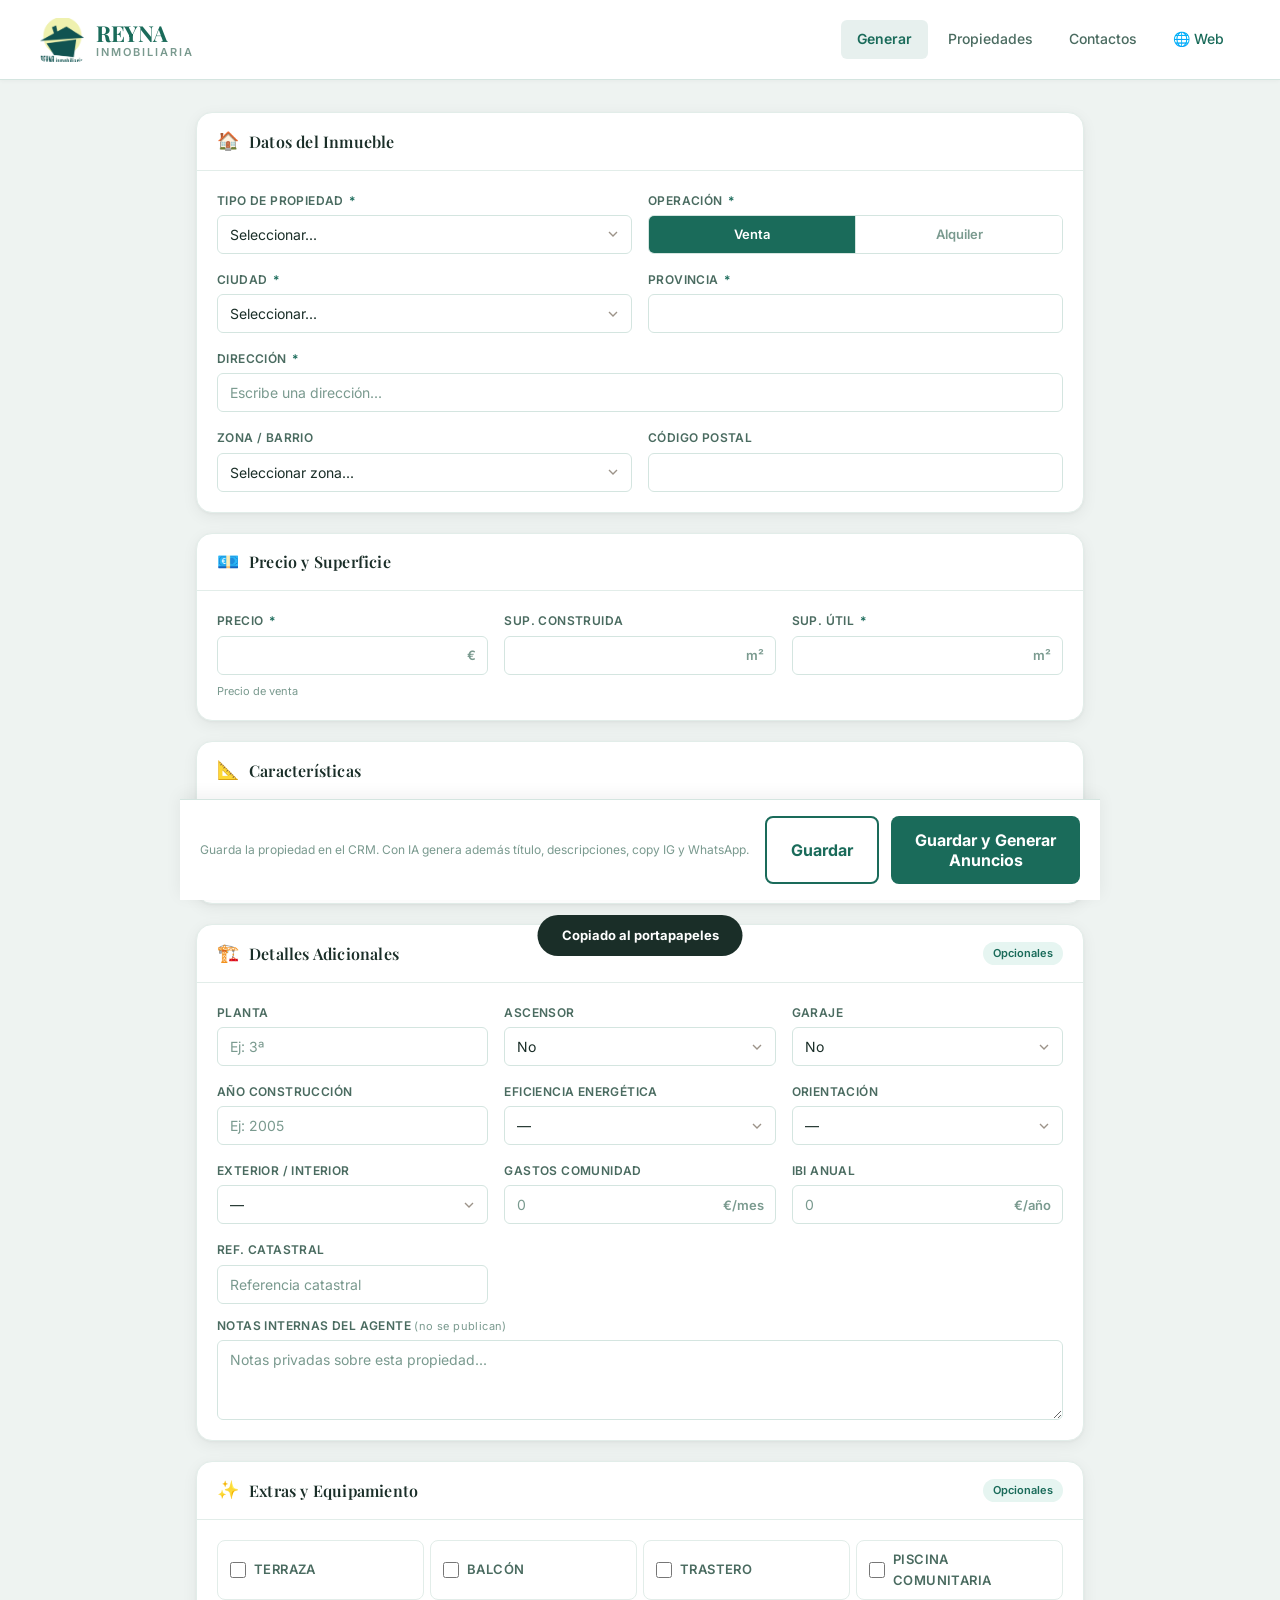
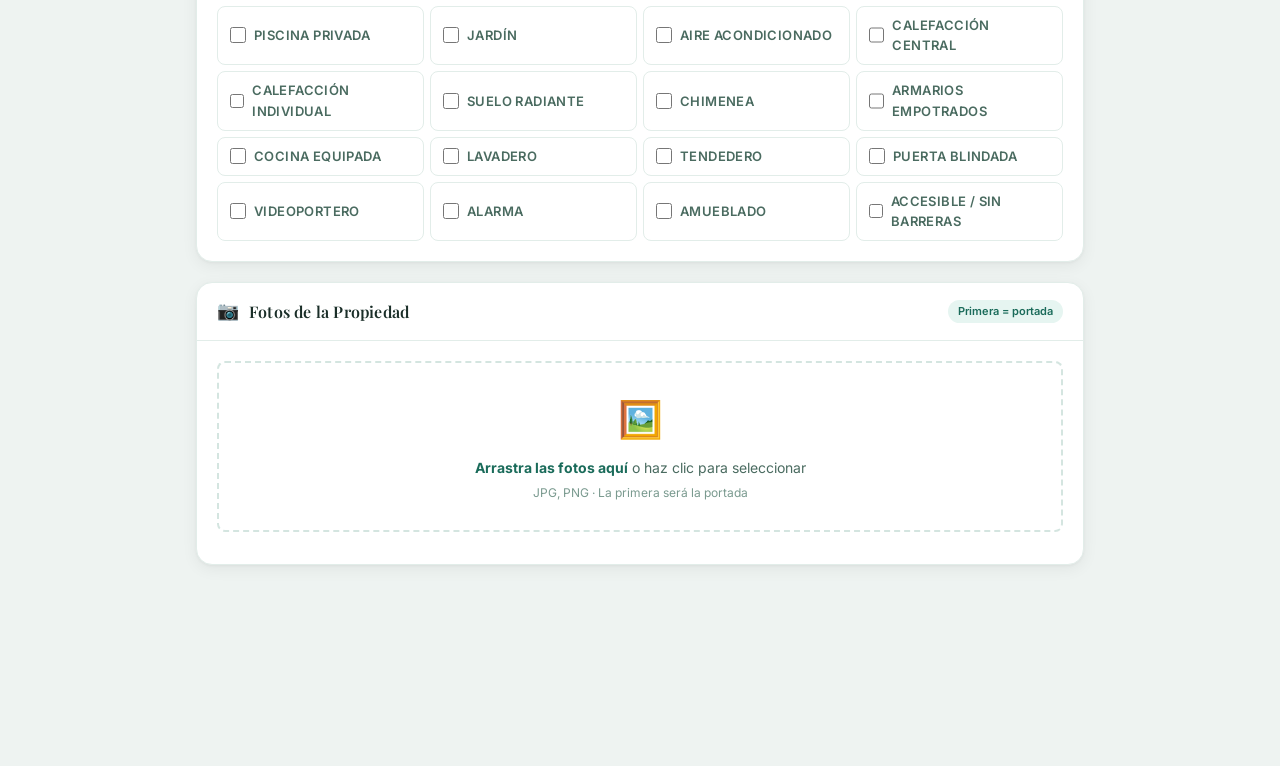
==== static/index.html @ fa32952f "Initial commit: FastAPI CRM + SQLite + OpenAI" ====
<!DOCTYPE html>
<html lang="es">
<head>
  <meta charset="UTF-8">
  <meta name="viewport" content="width=device-width, initial-scale=1.0">
  <title>Generador IA · Inmobiliaria Reyna</title>
  <link rel="preconnect" href="https://fonts.googleapis.com">
  <link rel="preconnect" href="https://fonts.gstatic.com" crossorigin>
  <link href="https://fonts.googleapis.com/css2?family=Inter:wght@400;500;600;700&family=Playfair+Display:wght@400;600;700&display=swap" rel="stylesheet">
  <link rel="stylesheet" href="/static/style.css">
  <link rel="icon" type="image/png" href="/static/logo-hq.png">
</head>
<body>

<header>
  <a href="/" class="header-logo">
    <img src="/static/logo-hq.png" alt="Reyna Inmobiliaria" class="header-logo-icon">
    <div class="header-logo-text">
      <span class="brand-name">REYNA</span>
      <span class="brand-sub">Inmobiliaria</span>
    </div>
  </a>
  <nav class="header-nav">
    <a href="/" class="active">Generar</a>
    <a href="/propiedades">Propiedades</a>
    <a href="/contactos">Contactos</a>
    <a href="/web" target="_blank" style="color:var(--accent)">🌐 Web</a>
  </nav>
</header>

<main>
  <form id="propertyForm" autocomplete="off">

    <!-- Datos basicos -->
    <div class="card">
      <div class="card-header">
        <span class="icon">🏠</span>
        <h2>Datos del Inmueble</h2>
      </div>
      <div class="card-body">
        <div class="grid-2">
          <div class="field">
            <label>Tipo de propiedad <span class="req">*</span></label>
            <select name="tipo_propiedad" required>
              <option value="">Seleccionar...</option>
              <option value="Piso">Piso</option>
              <option value="Apartamento">Apartamento</option>
              <option value="Casa / Chalet">Casa / Chalet</option>
              <option value="Ático">Ático</option>
              <option value="Dúplex">Dúplex</option>
              <option value="Estudio">Estudio</option>
              <option value="Finca">Finca</option>
              <option value="Local comercial">Local comercial</option>
              <option value="Terreno">Terreno</option>
            </select>
          </div>

          <div class="field">
            <label>Operación <span class="req">*</span></label>
            <div class="radio-group">
              <input type="radio" name="operacion" id="op-venta" value="Venta" checked>
              <label for="op-venta">Venta</label>
              <input type="radio" name="operacion" id="op-alquiler" value="Alquiler">
              <label for="op-alquiler">Alquiler</label>
            </div>
          </div>

          <div class="field">
            <label>Ciudad <span class="req">*</span></label>
            <select name="ciudad" id="ciudadSelect" required>
              <option value="">Seleccionar...</option>
              <option value="Zamora">Zamora</option>
              <option value="Benavente">Benavente</option>
              <option value="Toro">Toro</option>
              <option value="Puebla de Sanabria">Puebla de Sanabria</option>
              <option value="Morales del Vino">Morales del Vino</option>
              <option value="Villalpando">Villalpando</option>
              <option value="Fermoselle">Fermoselle</option>
              <option value="Corrales del Vino">Corrales del Vino</option>
              <option value="Fuentesaúco">Fuentesaúco</option>
              <option value="Bermillo de Sayago">Bermillo de Sayago</option>
            </select>
          </div>

          <div class="field">
            <label>Provincia <span class="req">*</span></label>
            <input type="text" name="provincia" required>
          </div>

          <div class="field field-full">
            <label>Dirección <span class="req">*</span> <span class="verified-badge" id="direccion-verified" style="display:none">Verificada</span></label>
            <div class="autocomplete-wrap">
              <input type="text" name="direccion" id="direccionInput" placeholder="Escribe una dirección..." autocomplete="off" required>
              <div class="autocomplete-dropdown" id="direccionDropdown"></div>
            </div>
            <input type="hidden" name="latitud" value="">
            <input type="hidden" name="longitud" value="">
          </div>

          <div class="field">
            <label>Zona / Barrio</label>
            <select name="zona" id="zonaSelect">
              <option value="">Seleccionar zona...</option>
            </select>
          </div>

          <div class="field">
            <label>Código Postal</label>
            <input type="text" name="codigo_postal" maxlength="5">
          </div>
        </div>
      </div>
    </div>

    <!-- Precio y superficie -->
    <div class="card">
      <div class="card-header">
        <span class="icon">💶</span>
        <h2>Precio y Superficie</h2>
      </div>
      <div class="card-body">
        <div class="grid-3">
          <div class="field">
            <label>Precio <span class="req">*</span></label>
            <div class="input-with-suffix">
              <input type="number" name="precio" min="0" required>
              <span class="input-suffix">€</span>
            </div>
            <span class="help" id="precio-hint">Precio de venta</span>
          </div>

          <div class="field">
            <label>Sup. construida</label>
            <div class="input-with-suffix">
              <input type="number" name="superficie_construida" min="0">
              <span class="input-suffix">m²</span>
            </div>
          </div>

          <div class="field">
            <label>Sup. útil <span class="req">*</span></label>
            <div class="input-with-suffix">
              <input type="number" name="superficie_util" min="1" required>
              <span class="input-suffix">m²</span>
            </div>
          </div>
        </div>
      </div>
    </div>

    <!-- Caracteristicas -->
    <div class="card">
      <div class="card-header">
        <span class="icon">📐</span>
        <h2>Características</h2>
      </div>
      <div class="card-body">
        <div class="grid-3">
          <div class="field">
            <label>Habitaciones <span class="req">*</span></label>
            <select name="habitaciones" required>
              <option value="">—</option>
              <option value="1">1</option>
              <option value="2">2</option>
              <option value="3">3</option>
              <option value="4">4</option>
              <option value="5">5</option>
            </select>
          </div>

          <div class="field">
            <label>Baños <span class="req">*</span></label>
            <select name="banos" required>
              <option value="">—</option>
              <option value="1">1</option>
              <option value="2">2</option>
              <option value="3">3</option>
            </select>
          </div>

          <div class="field">
            <label>Estado vivienda</label>
            <select name="estado_vivienda">
              <option value="">—</option>
              <option value="Obra nueva">Obra nueva</option>
              <option value="Buen estado">Buen estado</option>
              <option value="Reformado recientemente">Reformado</option>
              <option value="A reformar">A reformar</option>
            </select>
          </div>
        </div>
      </div>
    </div>

    <!-- Detalles adicionales -->
    <div class="card">
      <div class="card-header">
        <span class="icon">🏗️</span>
        <h2>Detalles Adicionales</h2>
        <span class="badge">Opcionales</span>
      </div>
      <div class="card-body">
        <div class="grid-3">
          <div class="field">
            <label>Planta</label>
            <input type="text" name="planta" placeholder="Ej: 3ª">
          </div>
          <div class="field">
            <label>Ascensor</label>
            <select name="ascensor">
              <option value="No">No</option>
              <option value="Sí">Sí</option>
            </select>
          </div>
          <div class="field">
            <label>Garaje</label>
            <select name="garaje" id="garajeSelect">
              <option value="No">No</option>
              <option value="Sí">Sí</option>
            </select>
          </div>
          <div class="field" id="garajeIncluidoField" style="display:none">
            <label>Precio garaje</label>
            <select name="garaje_incluido">
              <option value="">—</option>
              <option value="incluido">Incluido en precio</option>
              <option value="no_incluido">No incluido</option>
            </select>
          </div>
          <div class="field">
            <label>Año construcción</label>
            <input type="number" name="anio_construccion" placeholder="Ej: 2005" min="1900" max="2030">
          </div>
          <div class="field">
            <label>Eficiencia energética</label>
            <select name="eficiencia_energetica">
              <option value="">—</option>
              <option value="A">A</option>
              <option value="B">B</option>
              <option value="C">C</option>
              <option value="D">D</option>
              <option value="E">E</option>
              <option value="F">F</option>
              <option value="G">G</option>
              <option value="En trámite">En trámite</option>
            </select>
          </div>
          <div class="field">
            <label>Orientación</label>
            <select name="orientacion">
              <option value="">—</option>
              <option value="Norte">Norte</option>
              <option value="Sur">Sur</option>
              <option value="Este">Este</option>
              <option value="Oeste">Oeste</option>
              <option value="Noreste">Noreste</option>
              <option value="Noroeste">Noroeste</option>
              <option value="Sureste">Sureste</option>
              <option value="Suroeste">Suroeste</option>
            </select>
          </div>
          <div class="field">
            <label>Exterior / Interior</label>
            <select name="exterior_interior">
              <option value="">—</option>
              <option value="Exterior">Exterior</option>
              <option value="Interior">Interior</option>
            </select>
          </div>
          <div class="field">
            <label>Gastos comunidad</label>
            <div class="input-with-suffix">
              <input type="number" name="gastos_comunidad" placeholder="0" min="0">
              <span class="input-suffix">€/mes</span>
            </div>
          </div>
          <div class="field">
            <label>IBI anual</label>
            <div class="input-with-suffix">
              <input type="number" name="ibi" placeholder="0" min="0">
              <span class="input-suffix">€/año</span>
            </div>
          </div>
          <div class="field">
            <label>Ref. catastral</label>
            <input type="text" name="ref_catastral" placeholder="Referencia catastral">
          </div>
        </div>
        <div class="field" style="margin-top:12px">
          <label>Notas internas del agente <span class="opt">(no se publican)</span></label>
          <textarea name="descripcion_agente" rows="2" placeholder="Notas privadas sobre esta propiedad..."></textarea>
        </div>
      </div>
    </div>

    <!-- Extras y Equipamiento -->
    <div class="card">
      <div class="card-header">
        <span class="icon">✨</span>
        <h2>Extras y Equipamiento</h2>
        <span class="badge">Opcionales</span>
      </div>
      <div class="card-body">
        <div class="amenidades-grid">
          <label class="amenidad-item"><input type="checkbox" name="amenidad" value="Terraza"><span>Terraza</span></label>
          <label class="amenidad-item"><input type="checkbox" name="amenidad" value="Balcón"><span>Balcón</span></label>
          <label class="amenidad-item"><input type="checkbox" name="amenidad" value="Trastero"><span>Trastero</span></label>
          <label class="amenidad-item"><input type="checkbox" name="amenidad" value="Piscina comunitaria"><span>Piscina comunitaria</span></label>
          <label class="amenidad-item"><input type="checkbox" name="amenidad" value="Piscina privada"><span>Piscina privada</span></label>
          <label class="amenidad-item"><input type="checkbox" name="amenidad" value="Jardín"><span>Jardín</span></label>
          <label class="amenidad-item"><input type="checkbox" name="amenidad" value="Aire acondicionado"><span>Aire acondicionado</span></label>
          <label class="amenidad-item"><input type="checkbox" name="amenidad" value="Calefacción central"><span>Calefacción central</span></label>
          <label class="amenidad-item"><input type="checkbox" name="amenidad" value="Calefacción individual"><span>Calefacción individual</span></label>
          <label class="amenidad-item"><input type="checkbox" name="amenidad" value="Suelo radiante"><span>Suelo radiante</span></label>
          <label class="amenidad-item"><input type="checkbox" name="amenidad" value="Chimenea"><span>Chimenea</span></label>
          <label class="amenidad-item"><input type="checkbox" name="amenidad" value="Armarios empotrados"><span>Armarios empotrados</span></label>
          <label class="amenidad-item"><input type="checkbox" name="amenidad" value="Cocina equipada"><span>Cocina equipada</span></label>
          <label class="amenidad-item"><input type="checkbox" name="amenidad" value="Lavadero"><span>Lavadero</span></label>
          <label class="amenidad-item"><input type="checkbox" name="amenidad" value="Tendedero"><span>Tendedero</span></label>
          <label class="amenidad-item"><input type="checkbox" name="amenidad" value="Puerta blindada"><span>Puerta blindada</span></label>
          <label class="amenidad-item"><input type="checkbox" name="amenidad" value="Videoportero"><span>Videoportero</span></label>
          <label class="amenidad-item"><input type="checkbox" name="amenidad" value="Alarma"><span>Alarma</span></label>
          <label class="amenidad-item"><input type="checkbox" name="amenidad" value="Amueblado"><span>Amueblado</span></label>
          <label class="amenidad-item"><input type="checkbox" name="amenidad" value="Accesible / Sin barreras"><span>Accesible / Sin barreras</span></label>
        </div>
      </div>
    </div>

    <!-- Fotos -->
    <div class="card">
      <div class="card-header">
        <span class="icon">📷</span>
        <h2>Fotos de la Propiedad</h2>
        <span class="badge">Primera = portada</span>
      </div>
      <div class="card-body">
        <div class="upload-area" id="uploadArea">
          <input type="file" name="fotos" id="fotosInput" accept="image/*" multiple>
          <span class="upload-icon">🖼️</span>
          <p class="upload-text"><strong>Arrastra las fotos aquí</strong> o haz clic para seleccionar</p>
          <p class="upload-hint">JPG, PNG · La primera será la portada</p>
        </div>
        <div id="previewGrid" class="preview-grid"></div>
      </div>
    </div>

    <!-- Submit -->
    <div class="submit-wrap">
      <div class="submit-info">Guarda la propiedad en el CRM. Con IA genera además título, descripciones, copy IG y WhatsApp.</div>
      <div class="submit-buttons">
        <button type="button" class="btn-save-only" id="saveOnlyBtn">Guardar</button>
        <button type="submit" class="btn-generate" id="submitBtn">Guardar y Generar Anuncios</button>
      </div>
    </div>

  </form>

  <!-- Loading -->
  <div id="loading">
    <div class="spinner"></div>
    <div class="loading-text">Generando anuncios profesionales…</div>
    <div class="loading-sub">Analizando la propiedad</div>
  </div>

  <!-- Results -->
  <section id="results">
    <div class="results-header">
      <div>
        <h2>Anuncios generados</h2>
        <p>Listos para Idealista, Fotocasa, Habitaclia e Instagram · Puedes editar el texto antes de copiar</p>
      </div>
    </div>

    <div class="result-card" id="res-titulo">
      <div class="result-card-header">
        <div class="label"><span class="icon">🏷️</span> Título del anuncio</div>
        <button class="copy-btn" data-target="titulo-content">Copiar</button>
      </div>
      <textarea class="result-content result-editable" id="titulo-content" rows="2"></textarea>
      <div class="char-count" id="titulo-chars"></div>
    </div>

    <div class="result-card">
      <div class="result-card-header">
        <div class="label"><span class="icon">📄</span> Descripción corta · Idealista / Fotocasa</div>
        <button class="copy-btn" data-target="corta-content">Copiar</button>
      </div>
      <textarea class="result-content result-editable" id="corta-content" rows="8"></textarea>
      <div class="char-count" id="corta-chars"></div>
    </div>

    <div class="result-card">
      <div class="result-card-header">
        <div class="label"><span class="icon">📝</span> Descripción larga · Web / Lujo</div>
        <button class="copy-btn" data-target="larga-content">Copiar</button>
      </div>
      <textarea class="result-content result-editable" id="larga-content" rows="12"></textarea>
      <div class="char-count" id="larga-chars"></div>
    </div>

    <div class="result-card">
      <div class="result-card-header">
        <div class="label"><span class="icon">📸</span> Copy Instagram + Hashtags</div>
        <button class="copy-btn" data-target="ig-content">Copiar</button>
      </div>
      <textarea class="result-content result-editable" id="ig-content" rows="8"></textarea>
      <div class="char-count" id="ig-chars"></div>
    </div>

    <div class="result-card">
      <div class="result-card-header">
        <div class="label"><span class="icon">💬</span> Mensaje WhatsApp</div>
        <button class="copy-btn" data-target="wa-content">Copiar</button>
      </div>
      <textarea class="result-content result-editable" id="wa-content" rows="4"></textarea>
      <div class="char-count" id="wa-chars"></div>
    </div>

    <div class="actions-wrap">
      <button class="btn-save-only" id="saveEditedBtn">Guardar cambios</button>
      <button class="btn-copy-all" id="copy-all">Copiar todo</button>
      <a class="btn-cartel-link" id="btn-cartel" style="display:none" target="_blank">Ver Cartel A4</a>
      <button class="btn-regenerate" id="btn-regenerate">Volver al formulario</button>
    </div>
  </section>
</main>

<div id="toast">Copiado al portapapeles</div>

<script src="/static/shared.js"></script>
<script src="/static/app.js"></script>
</body>
</html>
---- static/style.css ----
/* ─── Reset & Variables ──────────────────────────── */
*, *::before, *::after { box-sizing: border-box; margin: 0; padding: 0; }

:root {
  --accent:       #1a6b5a;
  --accent-light: #2e9b89;
  --accent-pale:  #e6f5f1;
  --accent-dim:   rgba(26,107,90,.1);
  --bg:           #eef3f1;
  --card:         #ffffff;
  --surface:      #eef5f3;
  --border:       #d4e5e0;
  --border-light: #e2ede9;
  --text-primary: #1a2e28;
  --text-secondary: #4a6b60;
  --text-muted:   #7a9a8f;
  --white:        #ffffff;
  --red:          #c0392b;
  --green:        #27ae60;
  --font-heading: 'Playfair Display', Georgia, serif;
  --font-body:    'Inter', -apple-system, BlinkMacSystemFont, 'Segoe UI', sans-serif;
  --radius:       8px;
  --radius-lg:    16px;
  --shadow:       0 1px 3px rgba(0,0,0,.04), 0 4px 16px rgba(0,0,0,.06);
  --shadow-hover: 0 2px 8px rgba(0,0,0,.08), 0 8px 24px rgba(0,0,0,.1);
  --transition:   all .25s ease;
}

html { scroll-behavior: smooth; }

body {
  font-family: var(--font-body);
  background: var(--bg);
  color: var(--text-primary);
  font-size: 15px;
  line-height: 1.6;
  min-height: 100vh;
}

/* ─── Header ─────────────────────────────────────── */
header {
  background: var(--white);
  border-bottom: 1px solid var(--border);
  padding: 0 40px;
  display: flex;
  align-items: center;
  height: 80px;
  position: sticky;
  top: 0;
  z-index: 100;
  box-shadow: 0 1px 4px rgba(0,0,0,.04);
}

.header-logo {
  display: flex;
  align-items: center;
  gap: 12px;
  text-decoration: none;
  flex-shrink: 0;
}

.header-logo-icon {
  width: 44px;
  height: 44px;
  object-fit: cover;
  object-position: center 15%;
  border-radius: 6px;
}

.header-logo-text {
  display: flex;
  flex-direction: column;
  line-height: 1.1;
}

.header-logo-text .brand-name {
  font-family: var(--font-heading);
  font-size: 22px;
  font-weight: 700;
  color: var(--accent);
  letter-spacing: -.5px;
}

.header-logo-text .brand-sub {
  font-size: 11px;
  font-weight: 600;
  color: var(--text-muted);
  letter-spacing: 2px;
  text-transform: uppercase;
}

.header-nav {
  margin-left: auto;
  display: flex;
  gap: 4px;
}

.header-nav a {
  color: var(--text-secondary);
  text-decoration: none;
  font-size: 14px;
  font-weight: 500;
  padding: 8px 16px;
  border-radius: 6px;
  transition: var(--transition);
}

.header-nav a:hover { color: var(--accent); background: var(--accent-pale); }
.header-nav a.active { color: var(--accent); background: var(--accent-dim); font-weight: 600; }

/* ─── Layout ─────────────────────────────────────── */
main { max-width: 920px; margin: 0 auto; padding: 32px 16px 80px; }
.crm-main { max-width: 1200px; margin: 0 auto; padding: 32px 24px 80px; }

/* ─── Cards ──────────────────────────────────────── */
.card {
  background: var(--card);
  border-radius: var(--radius-lg);
  box-shadow: var(--shadow);
  margin-bottom: 20px;
  overflow: hidden;
  border: 1px solid var(--border-light);
}

.card-header {
  padding: 14px 20px;
  display: flex;
  align-items: center;
  gap: 10px;
  border-bottom: 1px solid var(--border-light);
}

.card-header .icon { font-size: 18px; }

.card-header h2 {
  font-family: var(--font-heading);
  font-size: 16px;
  font-weight: 600;
  color: var(--text-primary);
  letter-spacing: .2px;
}

.card-header .badge {
  margin-left: auto;
  background: var(--accent-pale);
  color: var(--accent);
  font-size: 11px;
  font-weight: 600;
  padding: 3px 10px;
  border-radius: 20px;
}

.card-body { padding: 20px; }

/* ─── Form Grids ─────────────────────────────────── */
.grid-2 { display: grid; grid-template-columns: 1fr 1fr; gap: 16px; }
.grid-3 { display: grid; grid-template-columns: 1fr 1fr 1fr; gap: 16px; }
.col-span-2 { grid-column: span 2; }
.field-full { grid-column: 1 / -1; }

@media (max-width: 640px) {
  .grid-2, .grid-3 { grid-template-columns: 1fr; }
  .col-span-2 { grid-column: span 1; }
}

/* ─── Address Autocomplete ──────────────────────── */
.autocomplete-wrap {
  position: relative;
}

.autocomplete-dropdown {
  display: none;
  position: absolute;
  top: 100%;
  left: 0;
  right: 0;
  z-index: 100;
  background: var(--white);
  border: 1px solid var(--border);
  border-top: none;
  border-radius: 0 0 var(--radius) var(--radius);
  box-shadow: 0 8px 24px rgba(0,0,0,.12);
  max-height: 260px;
  overflow-y: auto;
}

.autocomplete-dropdown.open { display: block; }

.autocomplete-item {
  padding: 10px 14px;
  font-size: 13px;
  color: var(--text-primary);
  cursor: pointer;
  border-bottom: 1px solid var(--border-light);
  transition: background .15s;
  line-height: 1.4;
}

.autocomplete-item:last-child { border-bottom: none; }
.autocomplete-item:hover,
.autocomplete-item.active {
  background: var(--accent-pale);
}

.autocomplete-item small {
  display: block;
  font-size: 11px;
  color: var(--text-muted);
  margin-top: 2px;
}

.autocomplete-loading {
  padding: 12px 14px;
  font-size: 12px;
  color: var(--text-muted);
  text-align: center;
}

.verified-badge {
  display: inline-block;
  font-size: 10px;
  font-weight: 700;
  padding: 2px 8px;
  border-radius: 10px;
  background: #27ae60;
  color: #fff;
  margin-left: 6px;
  vertical-align: middle;
  text-transform: uppercase;
  letter-spacing: .3px;
}

/* ─── Form Fields ────────────────────────────────── */
.field { display: flex; flex-direction: column; gap: 5px; }

label {
  font-size: 12px;
  font-weight: 600;
  color: var(--text-secondary);
  text-transform: uppercase;
  letter-spacing: .4px;
}

label .req { color: var(--accent); margin-left: 2px; }
label .opt { color: var(--text-muted); font-weight: 400; font-size: 11px; text-transform: none; }

input[type="text"],
input[type="number"],
input[type="email"],
input[type="tel"],
select,
textarea {
  border: 1px solid var(--border);
  border-radius: 6px;
  padding: 10px 12px;
  font-size: 14px;
  color: var(--text-primary);
  background: var(--white);
  transition: border-color .2s, box-shadow .2s;
  width: 100%;
  font-family: inherit;
}

input:focus, select:focus, textarea:focus {
  outline: none;
  border-color: var(--accent);
  box-shadow: 0 0 0 3px var(--accent-dim);
}

input::placeholder, textarea::placeholder { color: var(--text-muted); }
textarea { resize: vertical; min-height: 80px; }

select {
  cursor: pointer;
  appearance: none;
  background-image: url("data:image/svg+xml,%3Csvg xmlns='http://www.w3.org/2000/svg' width='16' height='16' viewBox='0 0 24 24' fill='none' stroke='%239c9389' stroke-width='2'%3E%3Cpolyline points='6 9 12 15 18 9'%3E%3C/polyline%3E%3C/svg%3E");
  background-repeat: no-repeat;
  background-position: right 10px center;
  padding-right: 36px;
}

/* ─── Radio Toggle ───────────────────────────────── */
.radio-group {
  display: flex;
  border-radius: 6px;
  overflow: hidden;
  border: 1px solid var(--border);
}

.radio-group input[type="radio"] { display: none; }

.radio-group label {
  flex: 1;
  text-align: center;
  padding: 8px 12px;
  cursor: pointer;
  font-size: 13px;
  font-weight: 600;
  text-transform: none;
  letter-spacing: 0;
  color: var(--text-muted);
  background: var(--white);
  border: none;
  transition: var(--transition);
  border-right: 1px solid var(--border);
}

.radio-group label:last-of-type { border-right: none; }

.radio-group input[type="radio"]:checked + label {
  background: var(--accent);
  color: var(--white);
}

/* ─── Input with suffix ──────────────────────────── */
.input-with-suffix {
  position: relative;
  display: flex;
  align-items: center;
}

.input-with-suffix input { padding-right: 48px; }

.input-suffix {
  position: absolute;
  right: 12px;
  font-size: 13px;
  font-weight: 600;
  color: var(--text-muted);
  pointer-events: none;
}

/* ─── File Upload ────────────────────────────────── */
.upload-area {
  border: 2px dashed var(--border);
  border-radius: var(--radius);
  padding: 28px;
  text-align: center;
  cursor: pointer;
  transition: var(--transition);
  position: relative;
}

.upload-area:hover, .upload-area.dragover {
  border-color: var(--accent);
  background: var(--accent-pale);
}

.upload-area input { display: none; }
.upload-icon { font-size: 36px; display: block; margin-bottom: 8px; }
.upload-text { font-size: 14px; color: var(--text-secondary); }
.upload-text strong { color: var(--accent); cursor: pointer; }
.upload-hint { font-size: 12px; color: var(--text-muted); margin-top: 4px; }

.preview-grid {
  display: grid;
  grid-template-columns: repeat(auto-fill, minmax(100px, 1fr));
  gap: 8px;
  margin-top: 12px;
}

.preview-img {
  width: 100%;
  aspect-ratio: 1;
  object-fit: cover;
  border-radius: 6px;
  border: 2px solid var(--border);
}

.preview-img.portada { border-color: var(--accent); }
.portada-badge {
  font-size: 10px;
  color: var(--accent);
  font-weight: 700;
  text-align: center;
  margin-top: 3px;
}

/* ─── Submit / Action Buttons ────────────────────── */
.submit-wrap {
  position: sticky;
  bottom: 0;
  background: var(--white);
  border-top: 1px solid var(--border);
  padding: 16px 20px;
  margin: 0 -16px;
  display: flex;
  align-items: center;
  gap: 16px;
  box-shadow: 0 -4px 16px rgba(0,0,0,.06);
}

.submit-buttons {
  display: flex;
  gap: 12px;
  flex: 1;
}

.btn-generate, .btn-save {
  flex: 1;
  background: var(--accent);
  color: var(--white);
  border: none;
  border-radius: var(--radius);
  padding: 14px 24px;
  font-size: 16px;
  font-weight: 700;
  cursor: pointer;
  display: flex;
  align-items: center;
  justify-content: center;
  gap: 8px;
  transition: var(--transition);
  font-family: inherit;
}

.btn-save-only {
  flex: 0 0 auto;
  background: var(--white);
  color: var(--accent);
  border: 2px solid var(--accent);
  border-radius: var(--radius);
  padding: 14px 24px;
  font-size: 16px;
  font-weight: 700;
  cursor: pointer;
  display: flex;
  align-items: center;
  justify-content: center;
  gap: 8px;
  transition: var(--transition);
  font-family: inherit;
}

.btn-save-only:hover { background: var(--accent-pale); }
.btn-save-only:active { transform: scale(.98); }
.btn-save-only:disabled { border-color: var(--text-muted); color: var(--text-muted); cursor: not-allowed; }

.btn-generate:hover, .btn-save:hover { background: var(--accent-light); }
.btn-generate:active, .btn-save:active { transform: scale(.98); }
.btn-generate:disabled, .btn-save:disabled { background: var(--text-muted); cursor: not-allowed; }

.submit-info { font-size: 12px; color: var(--text-muted); line-height: 1.4; }

/* ─── Loading Overlay ────────────────────────────── */
#loading {
  display: none;
  position: fixed;
  inset: 0;
  background: rgba(250,248,245,.92);
  z-index: 999;
  align-items: center;
  justify-content: center;
  flex-direction: column;
  gap: 16px;
}

.spinner {
  width: 48px;
  height: 48px;
  border: 3px solid var(--border);
  border-top-color: var(--accent);
  border-radius: 50%;
  animation: spin .8s linear infinite;
}

@keyframes spin { to { transform: rotate(360deg); } }

.loading-text { color: var(--text-primary); font-size: 16px; font-weight: 600; }
.loading-sub { color: var(--text-muted); font-size: 13px; }

/* ─── Results Section ────────────────────────────── */
#results { display: none; }

.results-header {
  background: var(--white);
  border: 1px solid var(--border-light);
  border-left: 4px solid var(--accent);
  padding: 24px 20px;
  border-radius: var(--radius);
  margin-bottom: 20px;
}

.results-header h2 {
  font-family: var(--font-heading);
  font-size: 22px;
  font-weight: 700;
  color: var(--text-primary);
}

.results-header p { font-size: 13px; color: var(--text-secondary); margin-top: 4px; }

.result-card {
  background: var(--white);
  border-radius: var(--radius-lg);
  box-shadow: var(--shadow);
  margin-bottom: 16px;
  overflow: hidden;
  border: 1px solid var(--border-light);
}

.result-card-header {
  padding: 12px 20px;
  display: flex;
  align-items: center;
  justify-content: space-between;
  border-bottom: 1px solid var(--border-light);
  background: var(--surface);
}

.result-card-header .label {
  display: flex;
  align-items: center;
  gap: 8px;
  font-size: 13px;
  font-weight: 700;
  color: var(--text-primary);
  text-transform: uppercase;
  letter-spacing: .4px;
}

.result-card-header .icon { font-size: 16px; }

.copy-btn {
  background: transparent;
  color: var(--accent);
  border: 1px solid var(--accent);
  border-radius: 6px;
  padding: 5px 12px;
  font-size: 12px;
  font-weight: 600;
  cursor: pointer;
  transition: var(--transition);
  font-family: inherit;
}

.copy-btn:hover { background: var(--accent-dim); }
.copy-btn.copied { background: var(--green); color: var(--white); border-color: var(--green); }

.result-content {
  padding: 16px 20px;
  font-size: 14px;
  line-height: 1.75;
  color: var(--text-primary);
  white-space: pre-wrap;
}

textarea.result-editable {
  width: 100%;
  border: none;
  border-top: 1px solid var(--border-light);
  resize: vertical;
  font-family: var(--font-body);
  background: var(--white);
  outline: none;
  transition: background .2s;
}

textarea.result-editable:focus {
  background: #fffdf8;
  box-shadow: inset 0 0 0 2px var(--accent-dim);
}

#res-titulo .result-content,
#res-titulo textarea.result-editable {
  font-family: var(--font-heading);
  font-size: 22px;
  font-weight: 700;
  color: var(--accent);
  white-space: normal;
}

.char-count {
  padding: 6px 20px 10px;
  font-size: 11px;
  color: var(--text-muted);
}

/* ─── Action Buttons (bottom) ────────────────────── */
.actions-wrap {
  display: flex;
  gap: 12px;
  margin-top: 12px;
  flex-wrap: wrap;
}

.btn-copy-all {
  flex: 1;
  min-width: 160px;
  background: var(--accent);
  color: var(--white);
  border: none;
  border-radius: var(--radius);
  padding: 12px 20px;
  font-size: 14px;
  font-weight: 700;
  cursor: pointer;
  display: flex;
  align-items: center;
  justify-content: center;
  gap: 8px;
  transition: var(--transition);
  font-family: inherit;
}

.btn-copy-all:hover { background: var(--accent-light); }
.btn-copy-all.copied { background: var(--green); color: var(--white); }

.btn-save-prop {
  flex: 1;
  min-width: 160px;
  background: var(--green);
  color: var(--white);
  border: none;
  border-radius: var(--radius);
  padding: 12px 20px;
  font-size: 14px;
  font-weight: 700;
  cursor: pointer;
  display: flex;
  align-items: center;
  justify-content: center;
  gap: 8px;
  transition: var(--transition);
  font-family: inherit;
}

.btn-save-prop:hover { background: #2ecc71; }
.btn-save-prop.saved { background: var(--text-muted); cursor: default; }

.btn-cartel-link {
  flex: 1;
  min-width: 160px;
  background: transparent;
  color: var(--accent);
  border: 2px solid var(--accent);
  border-radius: var(--radius);
  padding: 12px 20px;
  font-size: 14px;
  font-weight: 700;
  cursor: pointer;
  display: flex;
  align-items: center;
  justify-content: center;
  gap: 8px;
  text-decoration: none;
  transition: var(--transition);
  font-family: inherit;
}

.btn-cartel-link:hover { background: var(--accent-dim); }

.btn-regenerate {
  background: transparent;
  color: var(--text-secondary);
  border: 1px solid var(--border);
  border-radius: var(--radius);
  padding: 12px 20px;
  font-size: 14px;
  font-weight: 600;
  cursor: pointer;
  display: flex;
  align-items: center;
  gap: 8px;
  transition: var(--transition);
  font-family: inherit;
}

.btn-regenerate:hover { border-color: var(--accent); color: var(--accent); }

/* ─── Toast ──────────────────────────────────────── */
#toast {
  position: fixed;
  bottom: 24px;
  left: 50%;
  transform: translateX(-50%) translateY(80px);
  background: var(--text-primary);
  color: var(--white);
  padding: 10px 24px;
  border-radius: 24px;
  font-size: 13px;
  font-weight: 700;
  transition: transform .25s ease;
  z-index: 9999;
  pointer-events: none;
}

#toast.show { transform: translateX(-50%) translateY(0); }

/* ─── Helpers ────────────────────────────────────── */
.help { font-size: 11px; color: var(--text-muted); margin-top: 3px; }

/* ─── Estado Badge ───────────────────────────────── */
.estado-badge {
  display: inline-block;
  font-size: 10px;
  font-weight: 700;
  color: #fff;
  padding: 2px 8px;
  border-radius: 10px;
  text-transform: uppercase;
  letter-spacing: .3px;
  white-space: nowrap;
  flex-shrink: 0;
}

.btn-estado {
  padding: 6px 14px;
  border-radius: 6px;
  font-size: 12px;
  font-weight: 600;
  cursor: pointer;
  border: 1px solid var(--border);
  background: var(--surface);
  color: var(--text-secondary);
  transition: var(--transition);
  font-family: inherit;
}

.btn-estado:hover { border-color: var(--accent); color: var(--accent); }
.btn-estado.active { border-color: transparent; }

/* ─── Interesados ────────────────────────────────── */
.interesado-row {
  background: var(--surface);
  border-radius: 8px;
  padding: 12px;
  margin-bottom: 10px;
  border: 1px solid var(--border-light);
  display: grid;
  grid-template-columns: 1fr 1fr;
  gap: 12px;
}

.interesado-left { min-width: 0; }
.interesado-right {
  border-left: 1px solid var(--border);
  padding-left: 12px;
  min-width: 0;
}

.interesado-info {
  display: flex;
  gap: 12px;
  align-items: center;
  font-size: 14px;
  margin-bottom: 4px;
  flex-wrap: wrap;
}

.interesado-info span { color: var(--text-secondary); font-size: 13px; }

.interesado-meta {
  display: flex;
  gap: 8px;
  align-items: center;
  font-size: 12px;
  color: var(--text-muted);
  margin-bottom: 4px;
  flex-wrap: wrap;
}

.interesado-visitas {
  display: flex;
  gap: 4px;
  flex-wrap: wrap;
  margin-bottom: 4px;
}

.visita-chip {
  display: inline-block;
  background: var(--accent-pale);
  color: var(--accent);
  font-size: 11px;
  font-weight: 600;
  padding: 2px 8px;
  border-radius: 10px;
}

.resultado-badge {
  display: inline-block;
  font-size: 10px;
  font-weight: 700;
  padding: 2px 8px;
  border-radius: 10px;
  text-transform: uppercase;
}

.resultado-pendiente { background: #f39c12; color: #fff; }
.resultado-compra { background: #27ae60; color: #fff; }
.resultado-descartado { background: #95a5a6; color: #fff; }

.interesado-notas {
  font-size: 12px;
  color: var(--text-secondary);
  font-style: italic;
  margin: 4px 0;
}

.interesado-actions {
  display: flex;
  gap: 6px;
  margin-top: 6px;
}

/* Updates log (right column) */
.actualizaciones-title {
  font-size: 11px;
  font-weight: 700;
  text-transform: uppercase;
  letter-spacing: .5px;
  color: var(--text-muted);
  margin-bottom: 6px;
}

.actualizaciones-list {
  max-height: 120px;
  overflow-y: auto;
  margin-bottom: 8px;
}

.actualizacion-entry {
  font-size: 12px;
  color: var(--text-secondary);
  padding: 4px 0;
  border-bottom: 1px solid var(--border-light);
}

.actualizacion-entry:last-child { border-bottom: none; }

.actualizacion-fecha {
  font-size: 10px;
  color: var(--text-muted);
  font-weight: 600;
}

.actualizacion-form {
  display: flex;
  gap: 4px;
}

.actualizacion-form input {
  flex: 1;
  font-size: 12px;
  padding: 4px 8px;
  border: 1px solid var(--border);
  border-radius: 4px;
  font-family: var(--font-body);
}

.actualizacion-form button {
  font-size: 11px;
  padding: 4px 10px;
  background: var(--accent);
  color: #fff;
  border: none;
  border-radius: 4px;
  cursor: pointer;
  font-family: var(--font-body);
  font-weight: 600;
  white-space: nowrap;
}

.add-visita-form {
  display: flex;
  gap: 4px;
  margin-top: 4px;
}

.add-visita-form input {
  font-size: 12px;
  padding: 3px 6px;
  border: 1px solid var(--border);
  border-radius: 4px;
  font-family: var(--font-body);
}

.add-visita-form button {
  font-size: 11px;
  padding: 3px 8px;
  background: var(--accent-pale);
  color: var(--accent);
  border: 1px solid var(--accent);
  border-radius: 4px;
  cursor: pointer;
  font-weight: 600;
  font-family: var(--font-body);
}

/* ─── Amenidades grid ────────────────────────────── */
.amenidades-grid {
  display: grid;
  grid-template-columns: repeat(auto-fill, minmax(200px, 1fr));
  gap: 6px;
}
.amenidad-item {
  display: flex;
  align-items: center;
  gap: 8px;
  padding: 8px 12px;
  border-radius: var(--radius);
  border: 1px solid var(--border-light);
  cursor: pointer;
  transition: all .2s;
  font-size: 13px;
}
.amenidad-item:hover {
  border-color: var(--accent);
  background: var(--accent-pale);
}
.amenidad-item input[type="checkbox"] {
  accent-color: var(--accent);
  width: 16px;
  height: 16px;
}
.amenidad-item input[type="checkbox"]:checked + span {
  color: var(--accent);
  font-weight: 600;
}

@media (max-width: 600px) {
  .interesado-row { grid-template-columns: 1fr; }
  .interesado-right { border-left: none; border-top: 1px solid var(--border); padding-left: 0; padding-top: 10px; }
}

.btn-mini {
  padding: 4px 10px;
  border-radius: 4px;
  font-size: 11px;
  font-weight: 600;
  cursor: pointer;
  border: none;
  font-family: inherit;
  transition: var(--transition);
}

.btn-mini-ok { background: rgba(39,174,96,.1); color: #27ae60; }
.btn-mini-ok:hover { background: #27ae60; color: #fff; }
.btn-mini-no { background: rgba(149,165,166,.1); color: #95a5a6; }
.btn-mini-no:hover { background: #95a5a6; color: #fff; }
.btn-mini-del { background: rgba(192,57,43,.08); color: var(--red); }
.btn-mini-del:hover { background: var(--red); color: #fff; }

/* ═══════════════════════════════════════════════════
   CRM Page
   ═══════════════════════════════════════════════════ */

.crm-toolbar {
  display: flex;
  gap: 16px;
  flex-wrap: wrap;
  margin-bottom: 24px;
}

.search-box { flex: 2; min-width: 240px; }

.search-box input {
  width: 100%;
  background: var(--white);
  border: 1px solid var(--border);
  border-radius: var(--radius);
  padding: 12px 16px;
  font-size: 15px;
  color: var(--text-primary);
  font-family: inherit;
  transition: border-color .2s;
}

.search-box input:focus { outline: none; border-color: var(--accent); }
.search-box input::placeholder { color: var(--text-muted); }

.crm-filters {
  flex: 3;
  display: flex;
  gap: 10px;
  flex-wrap: wrap;
}

.crm-filters select,
.crm-filters input {
  flex: 1;
  min-width: 120px;
  background: var(--white);
  border: 1px solid var(--border);
  border-radius: var(--radius);
  padding: 10px 12px;
  font-size: 13px;
  color: var(--text-primary);
  font-family: inherit;
}

.crm-count {
  font-size: 13px;
  color: var(--text-muted);
  margin-bottom: 16px;
}

.crm-grid {
  display: grid;
  grid-template-columns: repeat(auto-fill, minmax(240px, 1fr));
  gap: 16px;
}

/* ─── Property Card (CRM) ────────────────────────── */
.crm-card {
  background: var(--white);
  border: 1px solid var(--border-light);
  border-radius: var(--radius-lg);
  overflow: hidden;
  transition: var(--transition);
  box-shadow: var(--shadow);
}

.crm-card:hover {
  box-shadow: var(--shadow-hover);
  transform: translateY(-2px);
}

.crm-card-photo {
  height: 160px;
  background: var(--surface) no-repeat center / cover;
  position: relative;
  display: flex;
  align-items: flex-start;
  justify-content: space-between;
  padding: 12px;
}

.crm-card-photo.no-photo {
  display: flex;
  align-items: center;
  justify-content: center;
  color: var(--text-muted);
  font-size: 48px;
}

.crm-card-badge {
  background: var(--accent);
  color: var(--white);
  font-size: 11px;
  font-weight: 700;
  padding: 4px 12px;
  border-radius: 4px;
  text-transform: uppercase;
  letter-spacing: .5px;
}

.crm-card-price {
  background: rgba(255,255,255,.92);
  color: var(--accent);
  font-size: 15px;
  font-weight: 700;
  padding: 6px 14px;
  border-radius: 6px;
  backdrop-filter: blur(4px);
}

.crm-card-body { padding: 16px; }

.crm-card-title {
  font-family: var(--font-heading);
  font-size: 14px;
  font-weight: 600;
  color: var(--text-primary);
  margin-bottom: 4px;
  display: -webkit-box;
  -webkit-line-clamp: 2;
  -webkit-box-orient: vertical;
  overflow: hidden;
}

.crm-card-location {
  font-size: 13px;
  color: var(--text-secondary);
  margin-bottom: 12px;
}

.crm-card-stats {
  display: flex;
  gap: 16px;
  font-size: 13px;
  color: var(--text-secondary);
  margin-bottom: 14px;
  padding-bottom: 14px;
  border-bottom: 1px solid var(--border-light);
}

.crm-card-stats span { font-weight: 600; }

.crm-card-actions { display: flex; gap: 8px; }

.crm-card-actions button,
.crm-card-actions a {
  flex: 1;
  padding: 8px;
  border-radius: 6px;
  font-size: 12px;
  font-weight: 600;
  cursor: pointer;
  text-align: center;
  text-decoration: none;
  transition: var(--transition);
  font-family: inherit;
  border: none;
}

.btn-view-detail { background: var(--accent-dim); color: var(--accent); }
.btn-view-detail:hover { background: var(--accent); color: var(--white); }

.btn-edit-prop { background: var(--accent-dim); color: var(--accent); }
.btn-edit-prop:hover { background: var(--accent); color: var(--white); }

.btn-delete-prop { background: rgba(192,57,43,.08); color: var(--red); }
.btn-delete-prop:hover { background: var(--red); color: var(--white); }

.btn-cartel-sm { background: var(--surface); color: var(--text-secondary); }
.btn-cartel-sm:hover { background: var(--accent-dim); color: var(--accent); }

/* ─── "Sin textos IA" badge on card photo ───────── */
.crm-card-no-texts {
  position: absolute;
  bottom: 12px;
  left: 12px;
  background: #e67e22;
  color: #fff;
  font-size: 10px;
  font-weight: 700;
  padding: 3px 10px;
  border-radius: 4px;
  text-transform: uppercase;
  letter-spacing: .3px;
}

/* ─── Highlighted "Generate texts" button ─────── */
.btn-regen-highlight {
  background: #e67e22;
  color: #fff;
  border: none;
  padding: 8px 16px;
  border-radius: 6px;
  font-size: 13px;
  font-weight: 700;
  cursor: pointer;
  font-family: inherit;
  transition: var(--transition);
  animation: pulse-glow 2s ease-in-out infinite;
}
.btn-regen-highlight:hover { background: #d35400; }
@keyframes pulse-glow {
  0%, 100% { box-shadow: 0 0 0 0 rgba(230,126,34,.4); }
  50% { box-shadow: 0 0 0 6px rgba(230,126,34,0); }
}

/* ─── Estado dropdown ────────────────────────────── */
.estado-dropdown {
  padding: 8px 14px;
  border: 2px solid var(--border);
  border-radius: 6px;
  font-family: inherit;
  font-size: 13px;
  font-weight: 700;
  cursor: pointer;
  background: var(--white);
  transition: var(--transition);
  margin-left: auto;
}
.estado-dropdown:focus { outline: none; box-shadow: 0 0 0 3px var(--accent-dim); }

/* ─── Edit photos grid ──────────────────────────── */
.edit-photos-grid {
  display: grid;
  grid-template-columns: repeat(auto-fill, minmax(90px, 1fr));
  gap: 8px;
  margin-top: 6px;
}
.edit-photo-thumb {
  position: relative;
  border-radius: 6px;
  overflow: hidden;
  aspect-ratio: 1;
  border: 1px solid var(--border-light);
}
.edit-photo-thumb img {
  width: 100%;
  height: 100%;
  object-fit: cover;
}
.edit-photo-delete {
  position: absolute;
  top: 4px;
  right: 4px;
  width: 22px;
  height: 22px;
  background: rgba(192,57,43,.9);
  color: #fff;
  border: none;
  border-radius: 50%;
  font-size: 14px;
  line-height: 1;
  cursor: pointer;
  display: flex;
  align-items: center;
  justify-content: center;
  opacity: 0;
  transition: opacity .2s;
}
.edit-photo-thumb:hover .edit-photo-delete { opacity: 1; }

/* ─── Modal Tabs ─────────────────────────────────── */
.modal-tabs {
  display: flex;
  gap: 0;
  border-bottom: 2px solid var(--border-light);
  margin-bottom: 16px;
}
.modal-tab {
  padding: 10px 20px;
  font-size: 13px;
  font-weight: 700;
  color: var(--text-muted);
  background: none;
  border: none;
  cursor: pointer;
  font-family: inherit;
  border-bottom: 2px solid transparent;
  margin-bottom: -2px;
  transition: all .2s;
}
.modal-tab:hover { color: var(--text-primary); }
.modal-tab.active { color: var(--accent); border-bottom-color: var(--accent); }
.modal-tab-content { display: none; }
.modal-tab-content.active { display: block; }

/* ─── Toggle / Collapsible sections ──────────────── */
.toggle-section { border: 1px solid var(--border-light); border-radius: var(--radius); margin-bottom: 8px; }
.toggle-header {
  cursor: pointer; display: flex; justify-content: space-between; align-items: center;
  padding: 12px 16px; user-select: none; transition: background .15s;
}
.toggle-header:hover { background: var(--surface); }
.toggle-header .modal-section-title { margin: 0; padding: 0; border: none; }
.toggle-arrow { font-size: 14px; color: var(--text-muted); transition: transform .2s; }
.toggle-section.open .toggle-arrow { transform: rotate(90deg); }
.toggle-body { display: none; padding: 0 16px 14px; }
.toggle-section.open .toggle-body { display: block; }

/* ─── CRM Empty State ────────────────────────────── */
.crm-empty { text-align: center; padding: 60px 20px; color: var(--text-muted); }
.crm-empty p { font-size: 16px; margin-bottom: 20px; }

.btn-gold {
  display: inline-block;
  background: var(--accent);
  color: var(--white);
  padding: 12px 28px;
  border-radius: var(--radius);
  font-weight: 700;
  text-decoration: none;
  transition: var(--transition);
}

.btn-gold:hover { background: var(--accent-light); }

/* ─── Detail Modal ───────────────────────────────── */
.modal-overlay {
  position: fixed;
  inset: 0;
  background: rgba(44,36,32,.6);
  backdrop-filter: blur(4px);
  z-index: 500;
  display: flex;
  align-items: center;
  justify-content: center;
  padding: 20px;
  overflow-y: auto;
}

.modal-content {
  background: var(--white);
  border: 1px solid var(--border-light);
  border-radius: var(--radius-lg);
  max-width: 800px;
  width: 100%;
  max-height: 90vh;
  overflow-y: auto;
  padding: 32px;
}

.modal-close {
  float: right;
  background: none;
  border: none;
  color: var(--text-muted);
  font-size: 28px;
  cursor: pointer;
  padding: 0 4px;
  line-height: 1;
}

.modal-close:hover { color: var(--text-primary); }

.modal-title {
  font-family: var(--font-heading);
  font-size: 24px;
  color: var(--text-primary);
  margin-bottom: 8px;
  padding-right: 40px;
}

.modal-meta {
  color: var(--text-secondary);
  font-size: 14px;
  margin-bottom: 20px;
}

.modal-photos {
  display: grid;
  grid-template-columns: repeat(auto-fill, minmax(150px, 1fr));
  gap: 8px;
  margin-bottom: 20px;
}

.modal-photos img {
  width: 100%;
  aspect-ratio: 4/3;
  object-fit: cover;
  border-radius: 6px;
}

.modal-section { margin-bottom: 20px; }

.modal-section-title {
  font-size: 12px;
  font-weight: 700;
  color: var(--accent);
  text-transform: uppercase;
  letter-spacing: .5px;
  margin-bottom: 8px;
}

.modal-section-content {
  font-size: 14px;
  color: var(--text-primary);
  line-height: 1.7;
  white-space: pre-wrap;
}

.modal-data-grid {
  display: grid;
  grid-template-columns: repeat(auto-fill, minmax(140px, 1fr));
  gap: 12px;
  margin-bottom: 20px;
}

.modal-data-item {
  background: var(--surface);
  border-radius: 6px;
  padding: 12px;
  text-align: center;
}

.modal-data-value { font-size: 20px; font-weight: 700; color: var(--accent); display: block; }
.modal-data-label { font-size: 11px; color: var(--text-muted); text-transform: uppercase; letter-spacing: .3px; }

.modal-actions {
  display: flex;
  gap: 10px;
  flex-wrap: wrap;
  margin-top: 24px;
  padding-top: 20px;
  border-top: 1px solid var(--border-light);
}

/* ═══════════════════════════════════════════════════
   A4 Cartel
   ═══════════════════════════════════════════════════ */

.cartel-body {
  background: #e8e4e0;
  display: flex;
  flex-direction: column;
  align-items: center;
  padding: 20px;
}

.cartel-toolbar {
  display: flex;
  gap: 12px;
  margin-bottom: 20px;
}

.cartel-toolbar .btn-back {
  background: var(--white);
  color: var(--text-secondary);
  border: 1px solid var(--border);
  padding: 10px 20px;
  border-radius: var(--radius);
  text-decoration: none;
  font-weight: 600;
  font-size: 14px;
  transition: var(--transition);
}

.cartel-toolbar .btn-back:hover { border-color: var(--accent); color: var(--accent); }

.a4-sheet {
  width: 210mm;
  min-height: 297mm;
  background: white;
  color: #2c2420;
  padding: 14mm;
  box-shadow: 0 4px 30px rgba(0,0,0,.15);
  display: flex;
  flex-direction: column;
  font-family: var(--font-body);
}

/* A4: Title at top */
.a4-title {
  font-family: var(--font-heading);
  font-size: 20pt;
  color: #2c2420;
  margin-bottom: 5mm;
  line-height: 1.2;
  text-align: center;
}

.a4-operacion-badge {
  display: inline-block;
  background: #1a6b5a;
  color: white;
  padding: 2px 14px;
  font-size: 9pt;
  font-weight: 700;
  letter-spacing: 1.5px;
  border-radius: 3px;
  text-transform: uppercase;
  margin-bottom: 4mm;
  text-align: center;
}

.a4-title-wrap {
  text-align: center;
  margin-bottom: 5mm;
}

/* A4: Main photo */
.a4-main-photo {
  width: 100%;
  height: 100mm;
  background: #f0ece8 no-repeat center / cover;
  border-radius: 3px;
  margin-bottom: 2.5mm;
}

/* A4: 4 small photos */
.a4-photo-row {
  display: grid;
  grid-template-columns: repeat(4, 1fr);
  gap: 2.5mm;
  margin-bottom: 5mm;
}

.a4-small-photo {
  height: 28mm;
  background: #f0ece8 no-repeat center / cover;
  border-radius: 2px;
}

/* A4: Data strip */
.a4-data-strip {
  display: flex;
  justify-content: space-around;
  background: #faf8f5;
  border: 1px solid #e5e0d8;
  border-radius: 3px;
  padding: 3mm 2mm;
  margin-bottom: 4mm;
}

.a4-data-item { text-align: center; }
.a4-data-value { font-size: 14pt; font-weight: 700; color: #1a6b5a; display: block; }
.a4-data-label { font-size: 7pt; text-transform: uppercase; color: #9c9389; letter-spacing: .5px; }

/* A4: Description */
.a4-description {
  font-size: 9pt;
  line-height: 1.5;
  color: #444;
  flex-grow: 1;
  overflow: hidden;
  display: -webkit-box;
  -webkit-line-clamp: 14;
  -webkit-box-orient: vertical;
}

/* A4: Footer (only branding) */
.a4-footer {
  margin-top: auto;
  padding-top: 3mm;
  border-top: 1.5px solid #1a6b5a;
  display: flex;
  justify-content: space-between;
  align-items: center;
}

.a4-brand {
  font-family: var(--font-heading);
  font-size: 14pt;
  color: #2c2420;
}

.a4-brand span { color: #1a6b5a; }

.a4-contact {
  display: flex;
  gap: 16px;
  font-size: 8pt;
  color: #6b6058;
}

/* ─── Print ──────────────────────────────────────── */
@media print {
  .no-print, .cartel-toolbar { display: none !important; }

  @page { size: A4 portrait; margin: 0; }

  body.cartel-body { background: white; padding: 0; }

  .a4-sheet {
    width: 210mm;
    height: 297mm;
    box-shadow: none;
    margin: 0;
    padding: 12mm;
  }
}

/* ═══════════════════════════════════════════════════
   Contactos Page
   ═══════════════════════════════════════════════════ */

.contactos-grid {
  display: grid;
  grid-template-columns: repeat(auto-fill, minmax(320px, 1fr));
  gap: 12px;
}

.contacto-card {
  background: var(--white);
  border: 1px solid var(--border-light);
  border-radius: var(--radius);
  padding: 16px;
  display: flex;
  align-items: center;
  gap: 14px;
  cursor: pointer;
  transition: var(--transition);
  box-shadow: var(--shadow);
}

.contacto-card:hover {
  box-shadow: var(--shadow-hover);
  transform: translateY(-1px);
  border-color: var(--accent);
}

.contacto-avatar {
  width: 44px;
  height: 44px;
  border-radius: 50%;
  background: var(--accent-pale);
  color: var(--accent);
  font-size: 15px;
  font-weight: 700;
  display: flex;
  align-items: center;
  justify-content: center;
  flex-shrink: 0;
}

.contacto-avatar-lg {
  width: 64px;
  height: 64px;
  border-radius: 50%;
  background: var(--accent-pale);
  color: var(--accent);
  font-size: 22px;
  font-weight: 700;
  display: flex;
  align-items: center;
  justify-content: center;
  flex-shrink: 0;
}

.contacto-card-body { min-width: 0; flex: 1; }

.contacto-name {
  font-weight: 600;
  font-size: 15px;
  color: var(--text-primary);
  margin-bottom: 2px;
}

.contacto-details {
  display: flex;
  gap: 12px;
  font-size: 12px;
  color: var(--text-secondary);
  flex-wrap: wrap;
}

.contacto-notes {
  font-size: 12px;
  color: var(--text-muted);
  font-style: italic;
  margin-top: 4px;
  overflow: hidden;
  text-overflow: ellipsis;
  white-space: nowrap;
}

.contacto-props-list {
  display: flex;
  flex-direction: column;
  gap: 8px;
}

.contacto-prop-row {
  background: var(--surface);
  border-radius: 6px;
  padding: 10px 12px;
  display: flex;
  justify-content: space-between;
  align-items: center;
  gap: 12px;
  border: 1px solid var(--border-light);
}

.contacto-prop-info strong {
  font-size: 13px;
  display: block;
  margin-bottom: 2px;
}

.contacto-prop-meta {
  font-size: 12px;
  color: var(--text-muted);
}

.contacto-prop-status {
  display: flex;
  align-items: center;
  gap: 8px;
  flex-shrink: 0;
}

/* ─── Preference Tags (contacto cards) ────────────── */
.pref-tags {
  display: flex;
  flex-wrap: wrap;
  gap: 4px;
  margin-top: 6px;
}

.pref-tag {
  display: inline-block;
  font-size: 10px;
  font-weight: 600;
  padding: 2px 8px;
  border-radius: 10px;
  background: var(--accent-pale);
  color: var(--accent);
  white-space: nowrap;
}

/* ─── Preference Grid (detail modal) ──────────────── */
.pref-grid {
  display: grid;
  grid-template-columns: repeat(auto-fill, minmax(140px, 1fr));
  gap: 8px;
}

.pref-item {
  background: var(--surface);
  border-radius: 6px;
  padding: 10px;
  text-align: center;
  border: 1px solid var(--border-light);
}

.pref-label {
  display: block;
  font-size: 10px;
  text-transform: uppercase;
  letter-spacing: .4px;
  color: var(--text-muted);
  margin-bottom: 4px;
  font-weight: 600;
}

.pref-value {
  display: block;
  font-size: 15px;
  font-weight: 700;
  color: var(--accent);
}

/* ─── Match Cards ─────────────────────────────────── */
.matches-list {
  display: flex;
  flex-direction: column;
  gap: 8px;
}

.match-card {
  display: flex;
  align-items: center;
  gap: 12px;
  background: var(--surface);
  border: 1px solid var(--border-light);
  border-radius: 8px;
  padding: 12px;
  transition: var(--transition);
}

.match-card:hover {
  border-color: var(--accent);
  box-shadow: 0 2px 8px rgba(139,111,71,.1);
}

.match-score-wrap {
  flex-shrink: 0;
}

.match-score {
  width: 48px;
  height: 48px;
  border-radius: 50%;
  display: flex;
  align-items: center;
  justify-content: center;
  font-size: 14px;
  font-weight: 800;
  color: var(--white);
  background: var(--score-color, #27ae60);
}

.match-info {
  flex: 1;
  min-width: 0;
}

.match-info strong {
  display: block;
  font-size: 13px;
  margin-bottom: 2px;
  white-space: nowrap;
  overflow: hidden;
  text-overflow: ellipsis;
}

.match-meta {
  display: block;
  font-size: 12px;
  color: var(--text-muted);
  margin-bottom: 4px;
}

.match-reasons {
  display: flex;
  flex-wrap: wrap;
  gap: 3px;
}

.match-reason-chip {
  display: inline-block;
  font-size: 9px;
  font-weight: 600;
  padding: 1px 6px;
  border-radius: 8px;
  background: rgba(39,174,96,.12);
  color: #27ae60;
}

.match-photo {
  width: 60px;
  height: 45px;
  object-fit: cover;
  border-radius: 4px;
  flex-shrink: 0;
}

/* ─── Autocomplete for interesado name ────────────── */
.int-autocomplete-wrap {
  position: relative;
}

.int-autocomplete-dropdown {
  display: none;
  position: absolute;
  top: 100%;
  left: 0;
  right: 0;
  z-index: 200;
  background: var(--white);
  border: 1px solid var(--border);
  border-top: none;
  border-radius: 0 0 var(--radius) var(--radius);
  box-shadow: 0 8px 24px rgba(0,0,0,.12);
  max-height: 200px;
  overflow-y: auto;
}

.int-autocomplete-dropdown.open { display: block; }

.int-autocomplete-item {
  padding: 8px 12px;
  font-size: 13px;
  cursor: pointer;
  border-bottom: 1px solid var(--border-light);
  transition: background .15s;
}

.int-autocomplete-item:hover,
.int-autocomplete-item.active { background: var(--accent-pale); }

.int-autocomplete-item small {
  display: block;
  font-size: 11px;
  color: var(--text-muted);
}

.int-autocomplete-item:last-child { border-bottom: none; }

/* ─── Editable descriptions (Descripciones tab) ──── */
.desc-edit-section {
  margin-bottom: 16px;
  border: 1px solid var(--border-light);
  border-radius: var(--radius);
  overflow: hidden;
}
.desc-edit-header {
  display: flex;
  align-items: center;
  justify-content: space-between;
  padding: 10px 14px;
  background: var(--bg);
  border-bottom: 1px solid var(--border-light);
}
.desc-edit-label {
  font-size: 12px;
  font-weight: 700;
  text-transform: uppercase;
  letter-spacing: .03em;
  color: var(--text-primary);
}
.desc-edit-label small {
  font-weight: 500;
  text-transform: none;
  color: var(--text-muted);
  margin-left: 6px;
}
.desc-edit-input {
  width: 100%;
  border: none;
  padding: 12px 14px;
  font-size: 15px;
  font-family: var(--font-heading);
  font-weight: 600;
  color: var(--accent);
  background: var(--white);
  outline: none;
  transition: background .2s;
}
.desc-edit-input:focus { background: #fefcf7; }
.desc-edit-textarea {
  width: 100%;
  border: none;
  padding: 12px 14px;
  font-size: 13px;
  font-family: var(--font-body);
  line-height: 1.6;
  color: var(--text-primary);
  background: var(--white);
  resize: vertical;
  outline: none;
  transition: background .2s;
}
.desc-edit-textarea:focus { background: #fefcf7; }
.desc-copy-btn {
  font-size: 11px;
  font-weight: 600;
  padding: 4px 12px;
  border-radius: 6px;
  border: 1px solid var(--border);
  background: var(--white);
  color: var(--text-secondary);
  cursor: pointer;
  transition: all .2s;
  white-space: nowrap;
}
.desc-copy-btn:hover { border-color: var(--accent); color: var(--accent); }
.desc-copy-btn.copied { background: var(--accent); color: #fff; border-color: var(--accent); }
.desc-regen-btn {
  font-size: 11px;
  font-weight: 600;
  padding: 4px 12px;
  border-radius: 6px;
  border: 1px solid var(--accent);
  background: var(--accent-pale);
  color: var(--accent);
  cursor: pointer;
  transition: all .2s;
  white-space: nowrap;
}
.desc-regen-btn:hover { background: var(--accent); color: #fff; }
.desc-edit-actions {
  display: flex;
  gap: 10px;
  align-items: center;
  margin-top: 4px;
}

/* ─── Detail photos grid (Fotos tab) ─────────────── */
.detail-photos-grid {
  display: grid;
  grid-template-columns: repeat(auto-fill, minmax(120px, 1fr));
  gap: 8px;
  margin-top: 8px;
}
.detail-photo-item {
  position: relative;
  border-radius: var(--radius);
  overflow: hidden;
  border: 1px solid var(--border-light);
}
.detail-photo-item img {
  width: 100%;
  height: 100px;
  object-fit: cover;
  display: block;
}
.detail-photo-item .edit-photo-delete {
  position: absolute;
  top: 4px;
  right: 4px;
}
.portada-badge-sm {
  position: absolute;
  bottom: 0;
  left: 0;
  right: 0;
  background: rgba(200,164,85,.9);
  color: #fff;
  font-size: 10px;
  font-weight: 700;
  text-align: center;
  padding: 2px 0;
}

.upload-area-mini {
  border: 2px dashed var(--border);
  border-radius: var(--radius);
  padding: 20px;
  text-align: center;
  cursor: pointer;
  transition: var(--transition);
  font-size: 13px;
  color: var(--text-muted);
}
.upload-area-mini:hover {
  border-color: var(--accent);
  background: var(--accent-pale);
}

/* ─── CRM Loading State ──────────────────────────── */
.crm-loading {
  display: flex;
  flex-direction: column;
  align-items: center;
  justify-content: center;
  padding: 60px 20px;
  color: var(--text-muted);
  gap: 12px;
}
.crm-loading .spinner {
  width: 32px;
  height: 32px;
}
.crm-loading p {
  font-size: 14px;
  margin: 0;
}

/* ─── Responsive ─────────────────────────────────── */
@media (max-width: 768px) {
  header { padding: 0 16px; }
  .header-logo { font-size: 20px; }
  .crm-toolbar { flex-direction: column; }
  .crm-grid { grid-template-columns: 1fr; }
  .crm-filters { flex-direction: column; }
  .modal-content { padding: 20px; }
  .a4-sheet { width: 100%; min-height: auto; padding: 16px; }
}
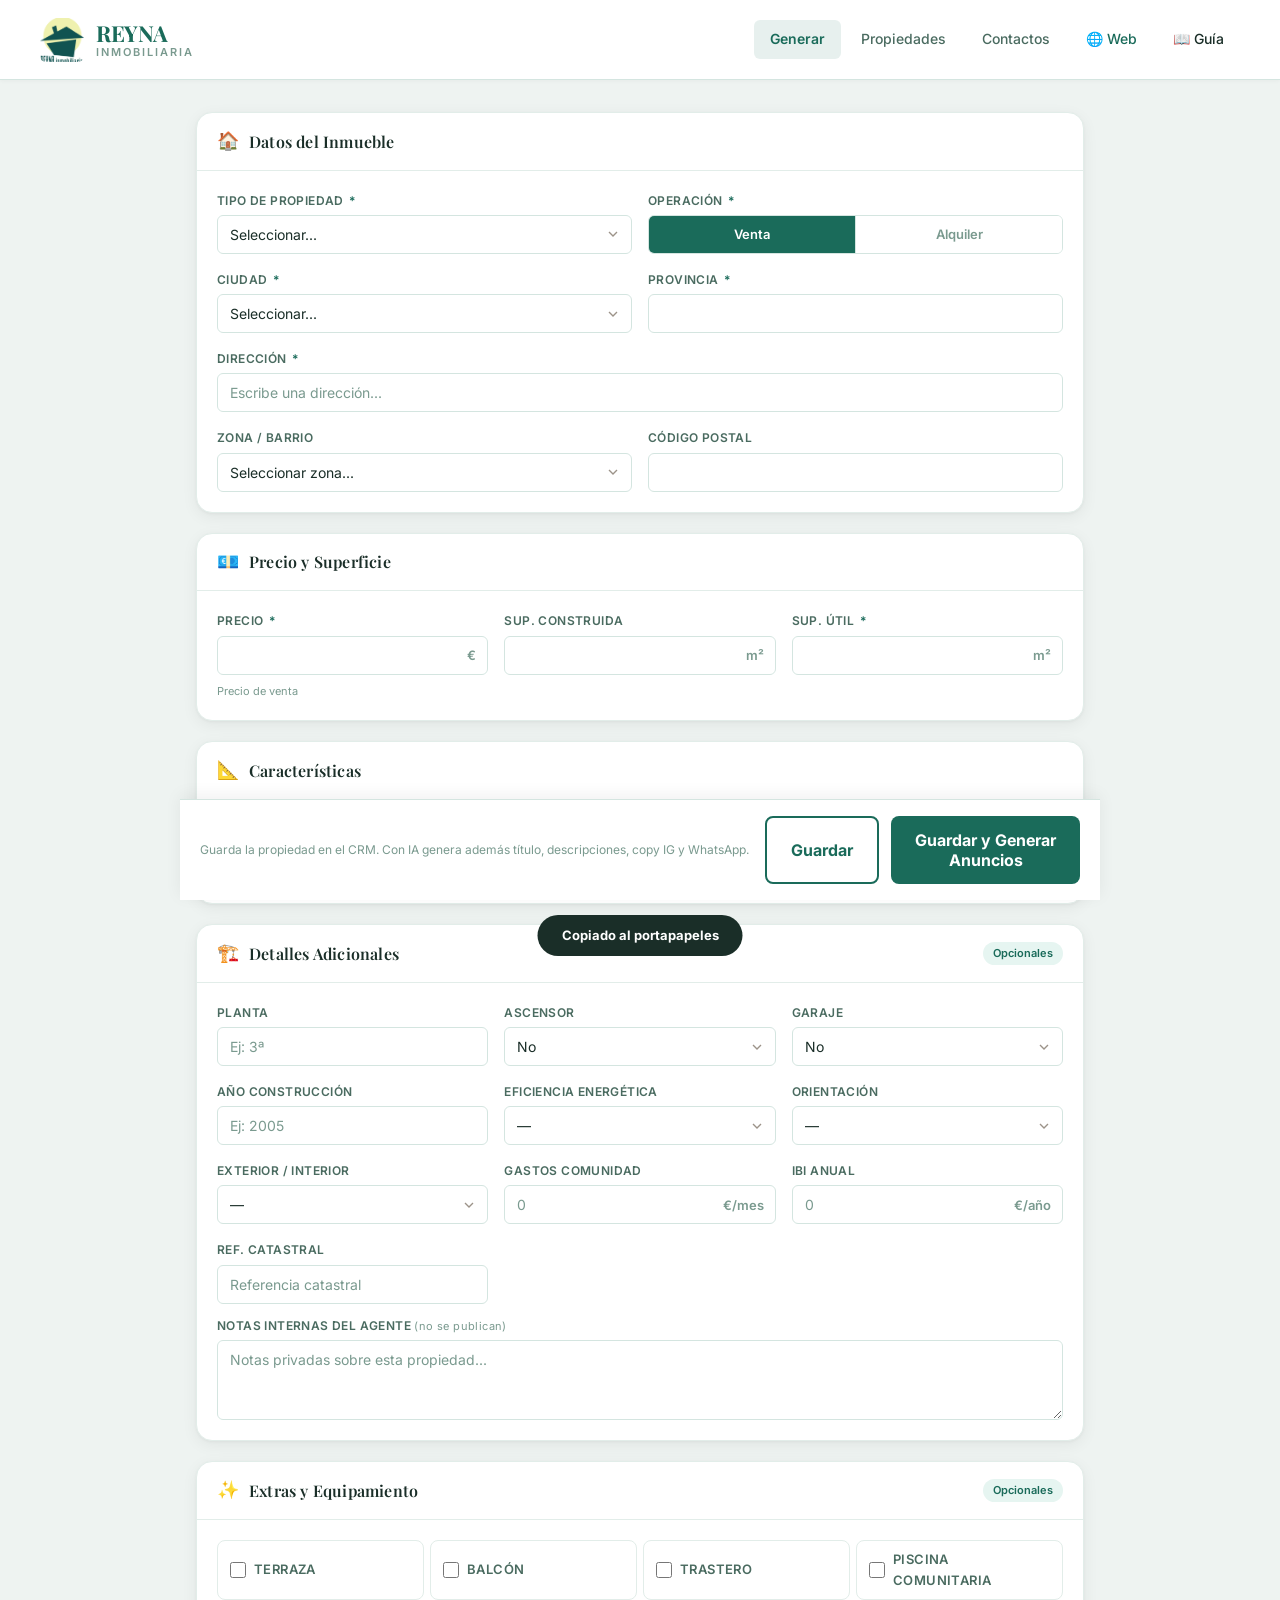
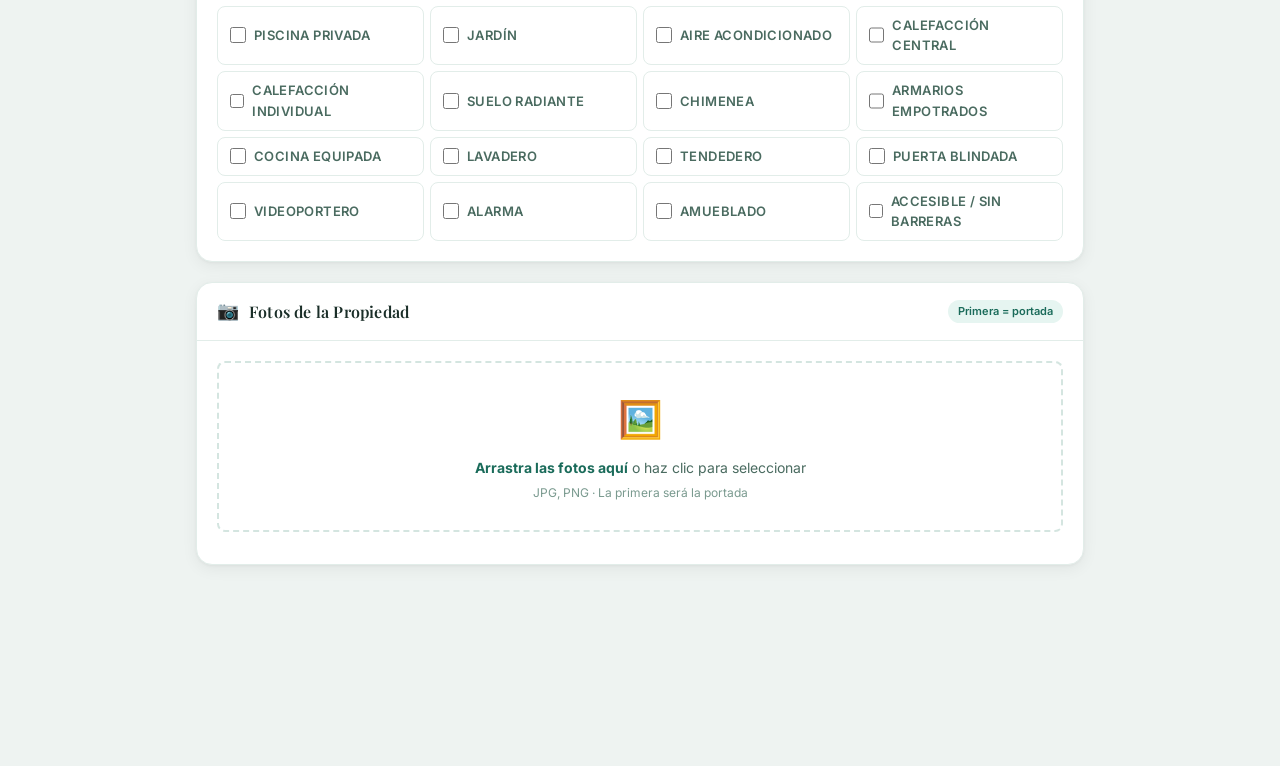
==== commit 3c58fed0: "Add guide link to nav menu" ====
--- a/static/index.html
+++ b/static/index.html
@@ -25,6 +25,7 @@
     <a href="/propiedades">Propiedades</a>
     <a href="/contactos">Contactos</a>
     <a href="/web" target="_blank" style="color:var(--accent)">🌐 Web</a>
+    <a href="/static/guia.html" target="_blank" style="color:var(--gold)">📖 Guía</a>
   </nav>
 </header>
 
